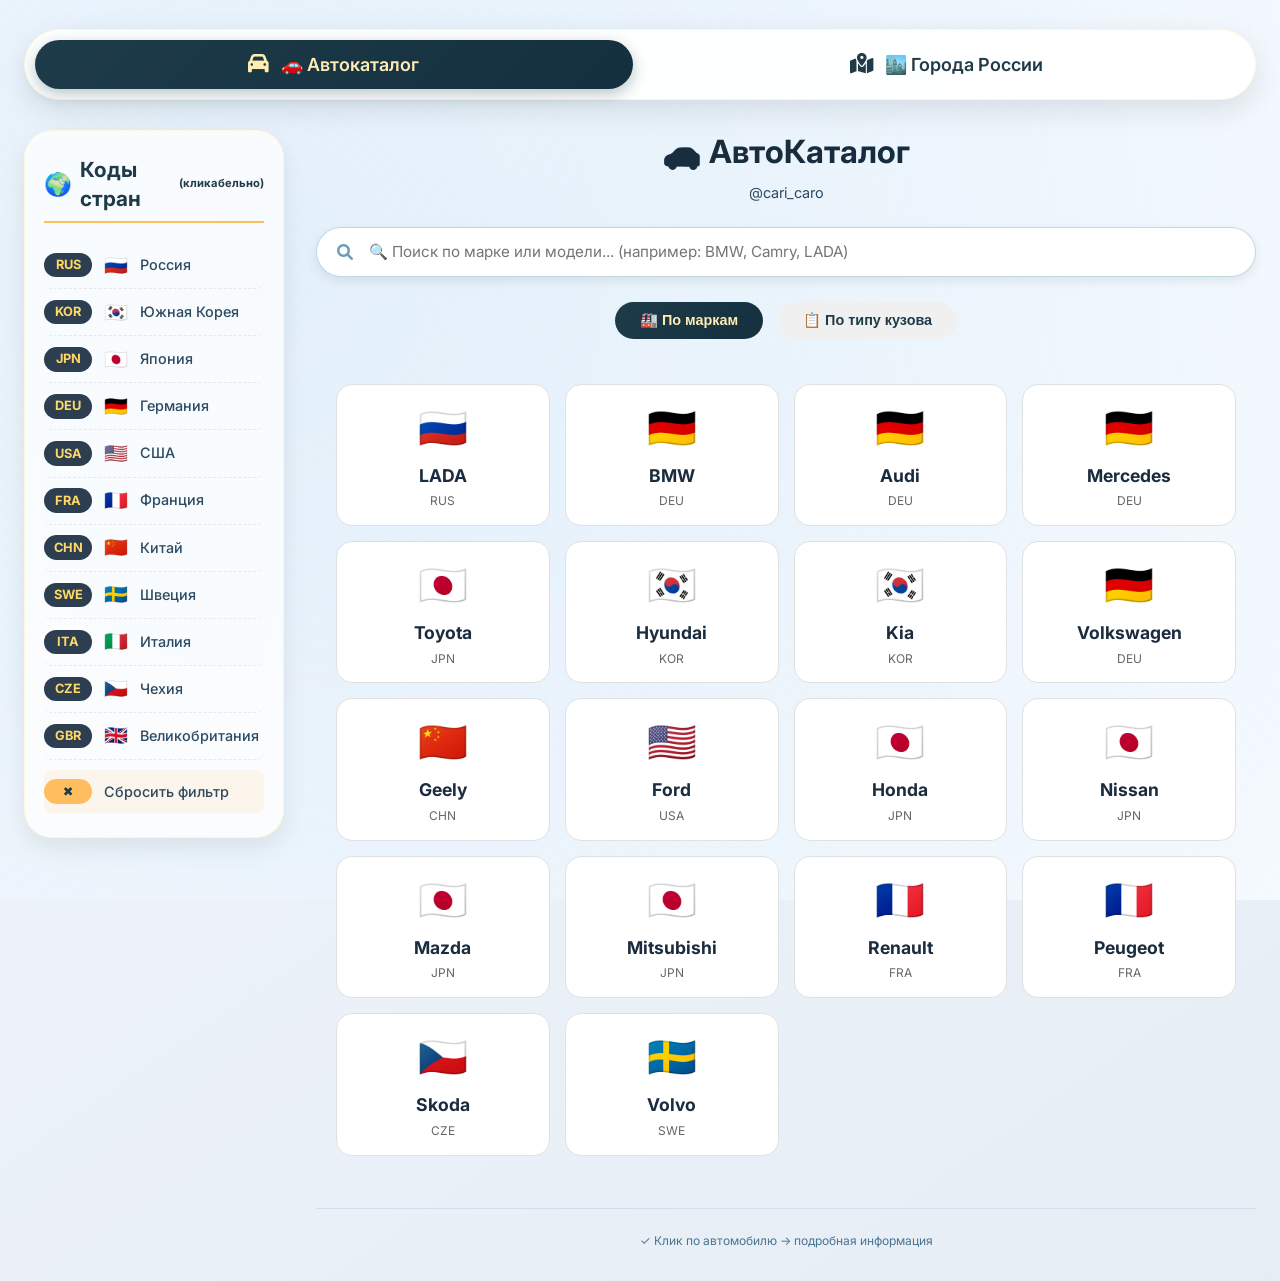
==== catalog.html @ a756ac5c "Add files via upload" ====
<!DOCTYPE html>
<html lang="ru">
<head>
    <meta charset="UTF-8">
    <meta name="viewport" content="width=device-width, initial-scale=1.0, user-scalable=yes, viewport-fit=cover">
    <title>Автокаталог + Города России | Объединённый сервис</title>
    
    <link rel="icon" type="image/svg+xml" href="data:image/svg+xml,%3Csvg xmlns='http://www.w3.org/2000/svg' viewBox='0 0 100 100'%3E%3Crect width='100' height='100' rx='20' fill='%231e3b4a'/%3E%3Ctext x='50' y='78' font-size='72' text-anchor='middle' fill='%23ffbe5e' font-weight='bold'%3E🚗%3C/text%3E%3C/svg%3E">
    
    <link rel="stylesheet" href="https://cdnjs.cloudflare.com/ajax/libs/font-awesome/6.0.0-beta3/css/all.min.css">
    <link href="https://fonts.googleapis.com/css2?family=Inter:opsz,wght@14..32,300;400;500;600;700&display=swap" rel="stylesheet">
    
    <style>
        * { margin: 0; padding: 0; box-sizing: border-box; }

        body {
            font-family: 'Inter', system-ui, 'Segoe UI', 'Roboto', 'Helvetica Neue', sans-serif;
            background: linear-gradient(145deg, #f2f6fc 0%, #e6edf5 100%);
            color: #1a2c3e;
            line-height: 1.4;
            scroll-behavior: smooth;
        }

        body::before {
            content: "";
            position: fixed;
            top: 0;
            left: 0;
            width: 100%;
            height: 100%;
            background: radial-gradient(circle at 20% 30%, rgba(215, 235, 250, 0.5), rgba(245, 250, 255, 0.9));
            z-index: -2;
        }

        .tabs-container {
            max-width: 1600px;
            margin: 0 auto;
            padding: 1.8rem 1.5rem 2rem;
        }
        
        .tabs-header {
            display: flex;
            gap: 15px;
            margin-bottom: 30px;
            background: rgba(255, 255, 255, 0.95);
            backdrop-filter: blur(10px);
            padding: 10px;
            border-radius: 80px;
            box-shadow: 0 10px 30px rgba(0, 0, 0, 0.1);
            border: 1px solid rgba(255, 245, 210, 0.8);
        }
        
        .tab-btn {
            flex: 1;
            padding: 14px 25px;
            font-size: 18px;
            font-weight: 600;
            border: none;
            background: transparent;
            cursor: pointer;
            border-radius: 60px;
            transition: all 0.3s ease;
            font-family: inherit;
            display: flex;
            align-items: center;
            justify-content: center;
            gap: 12px;
            color: #1f3a48;
        }
        
        .tab-btn i, .tab-btn span { font-size: 1.3rem; }
        
        .tab-btn.active {
            background: linear-gradient(135deg, #1e3b4a, #14303e);
            color: #ffecb3;
            box-shadow: 0 5px 15px rgba(30, 59, 74, 0.3);
        }
        
        .tab-btn:not(.active):hover {
            background: #fff3e0;
            transform: translateY(-2px);
        }
        
        .tab-content { display: none; animation: fadeIn 0.4s ease; }
        .tab-content.active { display: block; }
        
        @keyframes fadeIn {
            from { opacity: 0; transform: translateY(10px); }
            to { opacity: 1; transform: translateY(0); }
        }

        /* ========== СТИЛИ АВТОКАТАЛОГА ========== */
        .main-layout { display: flex; gap: 2rem; max-width: 1600px; margin: 0 auto; position: relative; }

        .legend-panel {
            width: 260px;
            flex-shrink: 0;
            background: rgba(255, 255, 255, 0.75);
            backdrop-filter: blur(8px);
            border-radius: 28px;
            padding: 1.5rem 1.2rem;
            box-shadow: 0 10px 25px rgba(0, 0, 0, 0.08);
            border: 1px solid rgba(255, 245, 210, 0.8);
            height: fit-content;
            position: sticky;
            top: 20px;
        }

        .legend-title {
            font-size: 1.3rem;
            font-weight: 700;
            color: #1f3a48;
            border-bottom: 2px solid #ffbe5e;
            padding-bottom: 0.5rem;
            margin-bottom: 1.2rem;
            display: flex;
            align-items: center;
            gap: 8px;
        }
        .legend-title span { font-size: 1.4rem; }

        .legend-item {
            display: flex;
            align-items: center;
            gap: 12px;
            padding: 0.6rem 0;
            border-bottom: 1px dashed rgba(0,0,0,0.08);
            font-size: 0.9rem;
            cursor: pointer;
            transition: all 0.2s ease;
            border-radius: 8px;
        }
        .legend-item:hover {
            background: rgba(255, 190, 94, 0.2);
            transform: translateX(5px);
        }
        .legend-code {
            background: #2c3e50;
            color: #ffd966;
            font-weight: bold;
            padding: 0.2rem 0.6rem;
            border-radius: 20px;
            font-size: 0.8rem;
            min-width: 48px;
            text-align: center;
            cursor: pointer;
        }
        .legend-country { color: #2c4a62; font-weight: 500; cursor: pointer; }
        .legend-flag { font-size: 1.2rem; cursor: pointer; }

        .right-content { flex: 1; min-width: 0; }
        .container { width: 100%; }

        .hero { text-align: center; margin-bottom: 1.5rem; }
        .hero h1 {
            font-size: 2rem;
            background: linear-gradient(135deg, #1f2f3e, #0f2b3f);
            background-clip: text;
            -webkit-background-clip: text;
            color: transparent;
        }
        .hero p { color: #2c4a62; font-size: 0.9rem; margin-top: 0.5rem; }

        .search-auto-section { margin-bottom: 25px; }
        .search-auto-box {
            display: flex;
            background: white;
            border-radius: 60px;
            box-shadow: 0 4px 12px rgba(0,0,0,0.08);
            border: 1px solid rgba(44, 125, 160, 0.3);
        }
        .search-auto-box i { padding-left: 20px; align-self: center; color: #6c9eb8; }
        #searchAutoInput {
            flex: 1;
            padding: 0.9rem 1rem;
            border: none;
            background: transparent;
            font-size: 0.95rem;
            outline: none;
            font-family: 'Inter', sans-serif;
        }
        .search-results-count { text-align: center; font-size: 0.8rem; color: #4a6272; margin-top: 8px; }

        .filter-mode-switch {
            display: flex;
            justify-content: center;
            gap: 15px;
            margin-bottom: 25px;
        }
        .mode-btn {
            padding: 10px 25px;
            border: none;
            border-radius: 40px;
            font-size: 0.9rem;
            font-weight: 600;
            cursor: pointer;
            transition: all 0.2s;
            background: #f0f0f0;
            color: #1f3a48;
        }
        .mode-btn.active {
            background: linear-gradient(135deg, #1e3b4a, #14303e);
            color: #ffecb3;
        }

        .categories-toolbar {
            background: rgba(255, 255, 255, 0.8);
            backdrop-filter: blur(12px);
            border-radius: 80px;
            padding: 0.7rem 1rem;
            margin-bottom: 2.2rem;
            display: flex;
            flex-wrap: wrap;
            justify-content: center;
            gap: 0.8rem;
            box-shadow: 0 8px 20px rgba(0, 0, 0, 0.08);
        }

        .category-filter-btn {
            background: #ffffffdd;
            border: none;
            padding: 0.6rem 1.3rem;
            border-radius: 60px;
            font-size: 0.95rem;
            font-weight: 600;
            color: #1f3a48;
            cursor: pointer;
            transition: all 0.2s ease;
            display: inline-flex;
            align-items: center;
            gap: 8px;
        }
        .category-filter-btn span { font-size: 1.2rem; }
        .category-filter-btn:hover { background: #fff3e0; transform: translateY(-2px); }
        .category-filter-btn.active {
            background: linear-gradient(115deg, #1e3b4a, #14303e);
            color: #ffecb3;
        }

        .category-grid { display: flex; flex-direction: column; gap: 2rem; }
        .category-card {
            background: rgba(255,255,255,0.85);
            backdrop-filter: blur(2px);
            border-radius: 1.8rem;
            box-shadow: 0 15px 30px -12px rgba(0,0,0,0.12);
            overflow: hidden;
            margin-bottom: 1.2rem;
            transition: transform 0.2s;
            border: 1px solid rgba(255,255,240,0.7);
        }
        .category-card:hover { transform: translateY(-3px); }
        .category-header { padding: 0.9rem 1.8rem; color: white; }
        .category-header h2 { font-size: 1.6rem; font-weight: 600; display: flex; align-items: center; gap: 12px; }
        .category-header h2 span { font-size: 1.7rem; }
        .buttons-container { padding: 1.5rem 1.8rem 1.8rem; display: flex; flex-wrap: wrap; gap: 0.9rem; }

        .car-btn {
            background: linear-gradient(110deg, #ffffff, #fafcff);
            border: none;
            padding: 0.7rem 1.5rem;
            border-radius: 50px;
            font-size: 0.95rem;
            font-weight: 600;
            color: #1f2e3a;
            cursor: pointer;
            transition: all 0.2s ease;
            box-shadow: 0 5px 12px rgba(0,0,0,0.06);
            display: inline-flex;
            align-items: center;
            gap: 8px;
            border: 1px solid rgba(255,255,245,0.9);
        }

        .country-badge {
            display: inline-flex;
            align-items: center;
            justify-content: center;
            background: #2c3e50;
            color: #ffd966;
            font-size: 0.7rem;
            font-weight: bold;
            padding: 0.2rem 0.5rem;
            border-radius: 20px;
            margin-left: 6px;
        }
		
		
		.car-modal-header {
			cursor: pointer;
			transition: all 0.2s;
		}

		.car-modal-header:hover {
			background: linear-gradient(135deg, #2c5f7a, #1e3b4a);
		}

		.car-modal-header h2 {
			pointer-events: none; /* Чтобы клик проходил на весь блок, а не только на текст */
		}

        .car-btn[data-brand="lada"]::before { content: "🇷🇺"; margin-right: 4px; }
        .car-btn[data-brand="hyundai"]::before { content: "🇰🇷"; margin-right: 4px; }
        .car-btn[data-brand="kia"]::before { content: "🇰🇷"; margin-right: 4px; }
        .car-btn[data-brand="geely"]::before { content: "🇨🇳"; margin-right: 4px; }
        .car-btn[data-brand="ford"]::before { content: "🇺🇸"; margin-right: 4px; }
        .car-btn[data-brand="bmw"]::before { content: "🇩🇪"; margin-right: 4px; }
        .car-btn[data-brand="audi"]::before { content: "🇩🇪"; margin-right: 4px; }
        .car-btn[data-brand="mercedes"]::before { content: "🇩🇪"; margin-right: 4px; }
        .car-btn[data-brand="toyota"]::before { content: "🇯🇵"; margin-right: 4px; }
        .car-btn[data-brand="honda"]::before { content: "🇯🇵"; margin-right: 4px; }
        .car-btn[data-brand="nissan"]::before { content: "🇯🇵"; margin-right: 4px; }
        .car-btn[data-brand="mazda"]::before { content: "🇯🇵"; margin-right: 4px; }
        .car-btn[data-brand="mitsubishi"]::before { content: "🇯🇵"; margin-right: 4px; }
        .car-btn[data-brand="renault"]::before { content: "🇫🇷"; margin-right: 4px; }
        .car-btn[data-brand="skoda"]::before { content: "🇨🇿"; margin-right: 4px; }
        .car-btn[data-brand="volvo"]::before { content: "🇸🇪"; margin-right: 4px; }

        .car-btn:hover { transform: scale(1.02); border-color: #f3bc6c; }
        .car-btn:active { transform: scale(0.97); }

        .brands-grid {
            display: grid;
            grid-template-columns: repeat(auto-fill, minmax(180px, 1fr));
            gap: 15px;
            padding: 20px;
        }
        .brand-card {
            background: white;
            border-radius: 16px;
            padding: 15px;
            cursor: pointer;
            transition: all 0.2s;
            text-align: center;
            border: 1px solid #e0e0e0;
        }
        .brand-card:hover {
            transform: translateY(-3px);
            box-shadow: 0 8px 20px rgba(0,0,0,0.1);
            border-color: #ffbe5e;
        }
        .brand-icon { font-size: 2.5rem; margin-bottom: 8px; }
        .brand-name { font-weight: 700; font-size: 1.1rem; margin-bottom: 5px; }
        .brand-country { font-size: 0.75rem; color: #666; }

        /* Модальное окно */
        .car-modal {
            display: none;
            position: fixed;
            top: 0;
            left: 0;
            width: 100%;
            height: 100%;
            background: rgba(0,0,0,0.7);
            justify-content: center;
            align-items: center;
            z-index: 2000;
            backdrop-filter: blur(4px);
        }
        .car-modal.active { display: flex; }
        .car-modal-content {
            background: white;
            border-radius: 32px;
            max-width: 500px;
            width: 90%;
            max-height: 85vh;
            overflow-y: auto;
            box-shadow: 0 25px 50px rgba(0,0,0,0.3);
            animation: modalFadeIn 0.3s ease;
        }
        @keyframes modalFadeIn {
            from { opacity: 0; transform: scale(0.95); }
            to { opacity: 1; transform: scale(1); }
        }
        .car-modal-header {
            background: linear-gradient(135deg, #1e3b4a, #14303e);
            color: white;
            padding: 20px 25px;
            border-radius: 32px 32px 0 0;
            display: flex;
            justify-content: space-between;
            align-items: center;
        }
        .car-modal-header h2 { margin: 0; font-size: 1.6rem; }
        .close-modal {
            background: none;
            border: none;
            color: white;
            font-size: 28px;
            cursor: pointer;
            padding: 0 8px;
        }
        .car-modal-body { padding: 25px; }
        .car-detail { margin-bottom: 15px; padding-bottom: 10px; border-bottom: 1px solid #eee; }
        .car-detail-label { font-weight: 700; color: #1e3b4a; display: inline-block; width: 100px; }
        .car-detail-value { color: #333; }
        .car-price {
            font-size: 1.8rem;
            font-weight: 700;
            color: #2c7da0;
            margin: 15px 0;
            display: flex;
            align-items: center;
            gap: 10px;
        }
        .car-price i { font-size: 1.5rem; color: #ffbe5e; }
        .car-description-text {
            background: #f5f7fa;
            padding: 15px;
            border-radius: 16px;
            margin: 15px 0;
            line-height: 1.5;
            color: #2c3e50;
        }

        /* Стили городов */
        .cities-wrapper {
            background: rgba(255, 255, 255, 0.85);
            backdrop-filter: blur(8px);
            border-radius: 28px;
            padding: 1.8rem;
            box-shadow: 0 20px 40px rgba(0, 0, 0, 0.1);
            min-height: 600px;
        }
        .hero-cities { text-align: center; margin-bottom: 1.5rem; }
        .hero-cities h1 {
            font-size: 2rem;
            background: linear-gradient(135deg, #1f2f3e, #0f2b3f);
            background-clip: text;
            -webkit-background-clip: text;
            color: transparent;
        }
        .search-section { max-width: 550px; margin: 0 auto 2rem auto; }
        .search-box {
            display: flex;
            background: white;
            border-radius: 60px;
            box-shadow: 0 8px 20px -6px rgba(0, 0, 0, 0.1);
            border: 1px solid rgba(44, 125, 160, 0.3);
        }
        .search-box i { padding-left: 20px; align-self: center; color: #6c9eb8; }
        #searchInput {
            flex: 1;
            padding: 0.9rem 1rem 0.9rem 0.8rem;
            border: none;
            background: transparent;
            font-size: 0.95rem;
            outline: none;
        }
        .clear-search {
            background: none;
            border: none;
            padding: 0 20px;
            cursor: pointer;
            color: #9bb7ca;
            font-size: 1.1rem;
        }
        .clear-search:hover { color: #2c7da0; }
        .search-stats { text-align: center; margin-top: 0.5rem; font-size: 0.75rem; color: #4f7a97; min-height: 2rem; }
        .districts-grid {
            display: grid;
            grid-template-columns: repeat(auto-fill, minmax(380px, 1fr));
            gap: 1.8rem;
            max-height: 600px;
            overflow-y: auto;
            padding-right: 10px;
        }
        .district-card {
            background: white;
            border-radius: 1.5rem;
            box-shadow: 0 12px 28px -10px rgba(0, 0, 0, 0.08);
            overflow: hidden;
            border: 1px solid rgba(100, 140, 170, 0.15);
        }
        .district-card:hover { transform: translateY(-3px); }
        .card-header {
            padding: 1rem 1.5rem;
            border-bottom: 2px solid;
            display: flex;
            align-items: center;
            gap: 12px;
            background: #fefefe;
        }
        .card-header i { font-size: 1.8rem; }
        .card-header h2 { font-size: 1.45rem; font-weight: 700; margin: 0; }
        .regions-container { padding: 0.8rem 1.2rem 1.2rem; max-height: 500px; overflow-y: auto; }
        .region-button {
            background: #f1f6fa;
            border-radius: 60px;
            padding: 0.5rem 1rem;
            margin: 0.4rem 0.3rem;
            display: inline-flex;
            align-items: center;
            gap: 8px;
            font-size: 0.85rem;
            font-weight: 600;
            color: #1f5e7e;
            cursor: pointer;
        }
        .region-button:hover { background: #e2edf5; transform: scale(1.02); }
        .cities-dropdown {
            margin: 0.2rem 0.5rem 0.5rem 1rem;
            background: #f9fbfd;
            border-radius: 1rem;
            padding: 0.75rem 1rem;
            border-left: 3px solid #6da1c2;
            display: none;
        }
        .cities-dropdown.show, .cities-dropdown.force-open { display: block; animation: fadeSlide 0.2s ease; }
        @keyframes fadeSlide {
            from { opacity: 0; transform: translateY(-6px); }
            to { opacity: 1; transform: translateY(0); }
        }
        .cities-title { font-size: 0.7rem; text-transform: uppercase; font-weight: 700; color: #2c7da0; margin-bottom: 8px; }
        .city-badge {
            display: inline-block;
            background: #e4eef5;
            padding: 0.25rem 0.8rem;
            border-radius: 30px;
            font-size: 0.75rem;
            margin: 0.2rem 0.3rem;
            color: #135b7c;
            cursor: pointer;
        }
        .city-badge:hover { background: #d0e2ed; }
        .highlight { background-color: #ffd966; border-radius: 12px; padding: 0 2px; }

        .copy-toast {
            position: fixed;
            bottom: 30px;
            left: 50%;
            transform: translateX(-50%) translateY(20px);
            background: #1f3b2c;
            color: #ffecb3;
            padding: 10px 20px;
            border-radius: 40px;
            font-size: 0.85rem;
            z-index: 1000;
            opacity: 0;
            transition: opacity 0.2s;
            pointer-events: none;
        }
        .copy-toast.show { opacity: 1; transform: translateX(-50%) translateY(0); }

        .footer-note {
            text-align: center;
            margin-top: 2rem;
            font-size: 0.75rem;
            color: #4a7490;
            border-top: 1px solid #cde0ea;
            padding-top: 1.5rem;
        }

        @media (max-width: 900px) {
            .tabs-container { padding: 1rem; }
            .main-layout { flex-direction: column; }
            .legend-panel {
                width: 100%;
                position: static;
                margin-bottom: 1.5rem;
                display: flex;
                flex-wrap: wrap;
                gap: 1rem;
            }
            .legend-title { width: 100%; margin-bottom: 0.5rem; }
            .legend-item { flex: 1; min-width: 120px; }
            .tabs-header { flex-direction: column; border-radius: 30px; gap: 8px; }
            .tab-btn { justify-content: center; }
            .districts-grid { grid-template-columns: 1fr; }
            .filter-mode-switch { flex-direction: column; align-items: center; }
            .brands-grid { grid-template-columns: repeat(auto-fill, minmax(150px, 1fr)); }
        }
        @media (max-width: 680px) {
            .copy-toast { white-space: normal; width: 85%; text-align: center; }
            .buttons-container { padding: 1rem; gap: 0.7rem; }
            .car-btn { padding: 0.5rem 1.2rem; font-size: 0.8rem; }
            .brands-grid { grid-template-columns: repeat(auto-fill, minmax(130px, 1fr)); }
        }
    </style>
</head>
<body>
<div class="tabs-container">
    <div class="tabs-header">
        <button class="tab-btn active" onclick="switchTab('auto')"><i class="fas fa-car"></i> 🚗 Автокаталог</button>
        <button class="tab-btn" onclick="switchTab('cities')"><i class="fas fa-map-marked-alt"></i> 🏙️ Города России</button>
    </div>
    
    <!-- АВТОКАТАЛОГ -->
    <div id="autoTab" class="tab-content active">
        <div class="main-layout">
            <div class="legend-panel">
                <div class="legend-title"><span>🌍</span> Коды стран <span style="font-size:0.7rem;">(кликабельно)</span></div>
                <div class="legend-item" onclick="filterByCountry('RUS')"><span class="legend-code">RUS</span><span class="legend-flag">🇷🇺</span><span class="legend-country">Россия</span></div>
                <div class="legend-item" onclick="filterByCountry('KOR')"><span class="legend-code">KOR</span><span class="legend-flag">🇰🇷</span><span class="legend-country">Южная Корея</span></div>
                <div class="legend-item" onclick="filterByCountry('JPN')"><span class="legend-code">JPN</span><span class="legend-flag">🇯🇵</span><span class="legend-country">Япония</span></div>
                <div class="legend-item" onclick="filterByCountry('DEU')"><span class="legend-code">DEU</span><span class="legend-flag">🇩🇪</span><span class="legend-country">Германия</span></div>
                <div class="legend-item" onclick="filterByCountry('USA')"><span class="legend-code">USA</span><span class="legend-flag">🇺🇸</span><span class="legend-country">США</span></div>
                <div class="legend-item" onclick="filterByCountry('FRA')"><span class="legend-code">FRA</span><span class="legend-flag">🇫🇷</span><span class="legend-country">Франция</span></div>
                <div class="legend-item" onclick="filterByCountry('CHN')"><span class="legend-code">CHN</span><span class="legend-flag">🇨🇳</span><span class="legend-country">Китай</span></div>
                <div class="legend-item" onclick="filterByCountry('SWE')"><span class="legend-code">SWE</span><span class="legend-flag">🇸🇪</span><span class="legend-country">Швеция</span></div>
                <div class="legend-item" onclick="filterByCountry('ITA')"><span class="legend-code">ITA</span><span class="legend-flag">🇮🇹</span><span class="legend-country">Италия</span></div>
                <div class="legend-item" onclick="filterByCountry('CZE')"><span class="legend-code">CZE</span><span class="legend-flag">🇨🇿</span><span class="legend-country">Чехия</span></div>
                <div class="legend-item" onclick="filterByCountry('GBR')"><span class="legend-code">GBR</span><span class="legend-flag">🇬🇧</span><span class="legend-country">Великобритания</span></div>
                <div class="legend-item" onclick="clearCountryFilter()" style="border-bottom: none; margin-top: 10px; background: #ffbe5e20;"><span class="legend-code" style="background: #ffbe5e; color: #1e3b4a;">✖</span><span class="legend-country">Сбросить фильтр</span></div>
            </div>

            <div class="right-content">
                <div class="container">
                    <div class="hero">
                        <h1>🚗 АвтоКаталог</h1>
                        <p>@cari_caro</p>
                    </div>

                    <div class="search-auto-section">
                        <div class="search-auto-box">
                            <i class="fas fa-search"></i>
                            <input type="text" id="searchAutoInput" placeholder="🔍 Поиск по марке или модели... (например: BMW, Camry, LADA)">
                        </div>
                        <div class="search-results-count" id="searchResultsCount"></div>
                    </div>

                    <div class="filter-mode-switch">
                        <button class="mode-btn active" data-mode="brand" onclick="switchFilterMode('brand')">🏭 По маркам</button>
                        <button class="mode-btn" data-mode="type" onclick="switchFilterMode('type')">📋 По типу кузова</button>
                    </div>

                    <div class="categories-toolbar" id="categoryToolbar" style="display: none;"></div>
                    <div class="category-grid" id="dynamicGrid"></div>
                    <div class="footer-note">✓ Клик по автомобилю → подробная информация</div>
                </div>
            </div>
        </div>
    </div>
    
    <!-- ГОРОДА РОССИИ -->
    <div id="citiesTab" class="tab-content">
        <div class="cities-wrapper">
            <div class="hero-cities"><h1><i class="fas fa-map-marked-alt"></i> Все города России</h1></div>
            <div class="search-section">
                <div class="search-box">
                    <i class="fas fa-search"></i>
                    <input type="text" id="searchInput" placeholder="Поиск по городу или региону...">
                    <button class="clear-search" id="clearSearchBtn"><i class="fas fa-times-circle"></i></button>
                </div>
                <div class="search-stats" id="searchStats"></div>
            </div>
            <div class="districts-grid" id="districtsGrid"></div>
            <div class="footer-note"><i class="fas fa-copy"></i> Нажмите на любой город — название скопируется</div>
        </div>
    </div>
</div>

<div id="copyToast" class="copy-toast">✓ Скопировано:</div>
<div id="carModal" class="car-modal" onclick="if(event.target === this) closeCarModal()">
    <div class="car-modal-content" id="carModalContent"></div>
</div>

<script>
    // ========== ОБЩИЕ ФУНКЦИИ ==========
    const copyToast = document.getElementById('copyToast');
    let currentCountryFilter = null;
    
    function showCopyMessage(text) {
        copyToast.textContent = `✓ Скопировано: ${text}`;
        copyToast.classList.add('show');
        setTimeout(() => copyToast.classList.remove('show'), 1800);
    }

    async function copyToClipboard(text) {
        try {
            await navigator.clipboard.writeText(text);
            showCopyMessage(text);
        } catch (err) {
            const textarea = document.createElement('textarea');
            textarea.value = text;
            document.body.appendChild(textarea);
            textarea.select();
            document.execCommand('copy');
            document.body.removeChild(textarea);
            showCopyMessage(text);
        }
    }

    function switchTab(tabName) {
        const autoTab = document.getElementById('autoTab');
        const citiesTab = document.getElementById('citiesTab');
        const btns = document.querySelectorAll('.tab-btn');
        if (tabName === 'auto') {
            autoTab.classList.add('active');
            citiesTab.classList.remove('active');
            btns[0].classList.add('active');
            btns[1].classList.remove('active');
        } else {
            autoTab.classList.remove('active');
            citiesTab.classList.add('active');
            btns[0].classList.remove('active');
            btns[1].classList.add('active');
        }
    }

    // ========== БАЗА ДАННЫХ АВТОМОБИЛЕЙ ==========
    const carsDatabase = [
        { brand: "LADA", model: "Vesta", price: "1 250 000 ₽", transmission: "Механика / Автомат", description: "Современный седан, просторный салон, хорошая управляемость.", countryCode: "RUS", specs: { engine: "1.6 л", power: "106 л.с.", fuel: "АИ-92" } },
        { brand: "LADA", model: "Granta", price: "850 000 ₽", transmission: "Механика / Робот", description: "Бюджетный седан, надёжный и неприхотливый.", countryCode: "RUS", specs: { engine: "1.6 л", power: "87 л.с.", fuel: "АИ-92" } },
        { brand: "LADA", model: "Granta Hatchback", price: "900 000 ₽", transmission: "Механика / Робот", description: "Компактный хетчбэк, манёвренный и экономичный.", countryCode: "RUS", specs: { engine: "1.6 л", power: "87 л.с.", fuel: "АИ-92" } },
        { brand: "LADA", model: "Niva Travel", price: "1 350 000 ₽", transmission: "Механика", description: "Компактный внедорожник, полный привод, для бездорожья.", countryCode: "RUS", specs: { engine: "1.8 л", power: "122 л.с.", fuel: "АИ-95" } },
        { brand: "LADA", model: "Niva Legend", price: "1 150 000 ₽", transmission: "Механика", description: "Легендарный внедорожник, настоящая классика.", countryCode: "RUS", specs: { engine: "1.7 л", power: "83 л.с.", fuel: "АИ-92" } },
        { brand: "LADA", model: "XRAY", price: "1 300 000 ₽", transmission: "Механика / Робот", description: "Компактный кроссовер, динамичный дизайн.", countryCode: "RUS", specs: { engine: "1.6 л", power: "113 л.с.", fuel: "АИ-95" } },
        { brand: "LADA", model: "XRAY Cross", price: "1 450 000 ₽", transmission: "Механика / Автомат", description: "Кросс-версия XRAY с увеличенным клиренсом.", countryCode: "RUS", specs: { engine: "1.8 л", power: "122 л.с.", fuel: "АИ-95" } },
        { brand: "LADA", model: "Largus", price: "1 100 000 ₽", transmission: "Механика", description: "Просторный универсал, вместительный салон.", countryCode: "RUS", specs: { engine: "1.6 л", power: "106 л.с.", fuel: "АИ-92" } },
        { brand: "LADA", model: "e-Largus", price: "2 800 000 ₽", transmission: "Электропривод", description: "Электрический универсал, экологичный.", countryCode: "RUS", specs: { engine: "электрический", power: "150 л.с.", fuel: "электро" } },
        { brand: "LADA", model: "Revolution", price: "3 500 000 ₽", transmission: "Робот", description: "Спортивное купе.", countryCode: "RUS", specs: { engine: "1.8 л", power: "150 л.с.", fuel: "АИ-98" } },
        { brand: "LADA", model: "Niva Pickup", price: "1 250 000 ₽", transmission: "Механика", description: "Грузопассажирский пикап на базе Niva.", countryCode: "RUS", specs: { engine: "1.7 л", power: "83 л.с.", fuel: "АИ-92" } },
        { brand: "BMW", model: "3 Series", price: "3 800 000 ₽", transmission: "Автомат", description: "Спортивный седан премиум-класса.", countryCode: "DEU", specs: { engine: "2.0 л", power: "184 л.с.", fuel: "АИ-98" } },
        { brand: "BMW", model: "5 Series", price: "4 500 000 ₽", transmission: "Автомат", description: "Бизнес-седан с отличной динамикой.", countryCode: "DEU", specs: { engine: "2.0 л", power: "249 л.с.", fuel: "АИ-98" } },
        { brand: "BMW", model: "1 Series", price: "2 800 000 ₽", transmission: "Автомат", description: "Компактный хетчбэк премиум-класса.", countryCode: "DEU", specs: { engine: "1.5 л", power: "136 л.с.", fuel: "АИ-95" } },
        { brand: "BMW", model: "X3", price: "5 200 000 ₽", transmission: "Автомат", description: "Премиальный компактный кроссовер.", countryCode: "DEU", specs: { engine: "2.0 л", power: "184 л.с.", fuel: "АИ-98" } },
        { brand: "BMW", model: "X5", price: "7 500 000 ₽", transmission: "Автомат", description: "Премиальный внедорожник, роскошь и мощь.", countryCode: "DEU", specs: { engine: "3.0 л", power: "340 л.с.", fuel: "АИ-98" } },
        { brand: "BMW", model: "M4", price: "9 000 000 ₽", transmission: "Автомат", description: "Спортивное купе M-серии.", countryCode: "DEU", specs: { engine: "3.0 л", power: "510 л.с.", fuel: "АИ-98" } },
        { brand: "BMW", model: "i4", price: "6 200 000 ₽", transmission: "Электропривод", description: "Электрический спортседан.", countryCode: "DEU", specs: { engine: "электрический", power: "340 л.с.", fuel: "электро" } },
        { brand: "BMW", model: "2 Series Gran Tourer", price: "3 200 000 ₽", transmission: "Автомат", description: "Компактный минивэн на 7 мест.", countryCode: "DEU", specs: { engine: "1.5 л", power: "136 л.с.", fuel: "АИ-95" } },
        { brand: "Audi", model: "A4", price: "3 500 000 ₽", transmission: "Автомат", description: "Бизнес-седан с полным приводом.", countryCode: "DEU", specs: { engine: "2.0 л", power: "190 л.с.", fuel: "АИ-98" } },
        { brand: "Audi", model: "A3 Sportback", price: "2 700 000 ₽", transmission: "Автомат", description: "Компактный хетчбэк премиум-класса.", countryCode: "DEU", specs: { engine: "1.4 л", power: "150 л.с.", fuel: "АИ-95" } },
        { brand: "Audi", model: "Q5", price: "4 800 000 ₽", transmission: "Автомат", description: "Популярный кроссовер.", countryCode: "DEU", specs: { engine: "2.0 л", power: "249 л.с.", fuel: "АИ-98" } },
        { brand: "Audi", model: "Q7", price: "7 000 000 ₽", transmission: "Автомат", description: "Большой семиместный внедорожник.", countryCode: "DEU", specs: { engine: "3.0 л", power: "340 л.с.", fuel: "АИ-98" } },
        { brand: "Audi", model: "RS5", price: "8 500 000 ₽", transmission: "Автомат", description: "Спортивное купе.", countryCode: "DEU", specs: { engine: "2.9 л", power: "450 л.с.", fuel: "АИ-98" } },
        { brand: "Audi", model: "e-tron GT", price: "8 000 000 ₽", transmission: "Электропривод", description: "Электрический спорткар.", countryCode: "DEU", specs: { engine: "электрический", power: "476 л.с.", fuel: "электро" } },
        { brand: "Mercedes", model: "C-Class", price: "3 800 000 ₽", transmission: "Автомат", description: "Бизнес-седан.", countryCode: "DEU", specs: { engine: "2.0 л", power: "204 л.с.", fuel: "АИ-95" } },
        { brand: "Mercedes", model: "E-Class", price: "4 800 000 ₽", transmission: "Автомат", description: "Премиальный бизнес-седан.", countryCode: "DEU", specs: { engine: "2.0 л", power: "258 л.с.", fuel: "АИ-95" } },
        { brand: "Mercedes", model: "A-Class", price: "2 800 000 ₽", transmission: "Автомат", description: "Компактный хетчбэк.", countryCode: "DEU", specs: { engine: "1.3 л", power: "163 л.с.", fuel: "АИ-95" } },
        { brand: "Mercedes", model: "GLC", price: "4 500 000 ₽", transmission: "Автомат", description: "Популярный кроссовер.", countryCode: "DEU", specs: { engine: "2.0 л", power: "258 л.с.", fuel: "АИ-95" } },
        { brand: "Toyota", model: "Camry", price: "3 200 000 ₽", transmission: "Автомат", description: "Бизнес-седан, надёжность и комфорт.", countryCode: "JPN", specs: { engine: "2.5 л", power: "200 л.с.", fuel: "АИ-95" } },
        { brand: "Toyota", model: "Corolla", price: "2 000 000 ₽", transmission: "Вариатор", description: "Популярный седан.", countryCode: "JPN", specs: { engine: "1.6 л", power: "122 л.с.", fuel: "АИ-95" } },
        { brand: "Toyota", model: "Corolla Hatchback", price: "2 200 000 ₽", transmission: "Вариатор", description: "Компактный хетчбэк.", countryCode: "JPN", specs: { engine: "1.8 л", power: "140 л.с.", fuel: "АИ-95" } },
        { brand: "Toyota", model: "RAV4", price: "3 500 000 ₽", transmission: "Вариатор", description: "Популярный кроссовер.", countryCode: "JPN", specs: { engine: "2.0 л", power: "150 л.с.", fuel: "АИ-95" } },
        { brand: "Toyota", model: "Land Cruiser 300", price: "9 000 000 ₽", transmission: "Автомат", description: "Флагманский внедорожник.", countryCode: "JPN", specs: { engine: "3.5 л", power: "415 л.с.", fuel: "АИ-95" } },
        { brand: "Toyota", model: "Hilux", price: "4 200 000 ₽", transmission: "Автомат", description: "Надёжный пикап.", countryCode: "JPN", specs: { engine: "2.8 л", power: "204 л.с.", fuel: "Дизель" } },
        { brand: "Toyota", model: "GR Supra", price: "6 000 000 ₽", transmission: "Автомат", description: "Спортивное купе.", countryCode: "JPN", specs: { engine: "3.0 л", power: "340 л.с.", fuel: "АИ-98" } },
        { brand: "Toyota", model: "bZ4X", price: "4 500 000 ₽", transmission: "Электропривод", description: "Электрический кроссовер.", countryCode: "JPN", specs: { engine: "электрический", power: "204 л.с.", fuel: "электро" } },
        { brand: "Hyundai", model: "Sonata", price: "2 800 000 ₽", transmission: "Автомат", description: "Стильный седан.", countryCode: "KOR", specs: { engine: "2.0 л", power: "150 л.с.", fuel: "АИ-95" } },
        { brand: "Hyundai", model: "i30", price: "2 000 000 ₽", transmission: "Автомат", description: "Европейский хетчбэк.", countryCode: "KOR", specs: { engine: "1.6 л", power: "130 л.с.", fuel: "АИ-95" } },
        { brand: "Hyundai", model: "Tucson", price: "3 000 000 ₽", transmission: "Автомат", description: "Современный кроссовер.", countryCode: "KOR", specs: { engine: "2.0 л", power: "150 л.с.", fuel: "АИ-95" } },
        { brand: "Hyundai", model: "Santa Fe", price: "4 000 000 ₽", transmission: "Автомат", description: "Большой кроссовер.", countryCode: "KOR", specs: { engine: "2.5 л", power: "200 л.с.", fuel: "АИ-95" } },
        { brand: "Hyundai", model: "Ioniq 5", price: "4 500 000 ₽", transmission: "Электропривод", description: "Футуристичный электромобиль.", countryCode: "KOR", specs: { engine: "электрический", power: "217 л.с.", fuel: "электро" } },
        { brand: "Kia", model: "K5", price: "2 700 000 ₽", transmission: "Автомат", description: "Элегантный седан.", countryCode: "KOR", specs: { engine: "2.0 л", power: "150 л.с.", fuel: "АИ-95" } },
        { brand: "Kia", model: "Ceed", price: "2 100 000 ₽", transmission: "Автомат", description: "Европейский хетчбэк.", countryCode: "KOR", specs: { engine: "1.6 л", power: "130 л.с.", fuel: "АИ-95" } },
        { brand: "Kia", model: "Sportage", price: "3 100 000 ₽", transmission: "Автомат", description: "Популярный кроссовер.", countryCode: "KOR", specs: { engine: "2.0 л", power: "150 л.с.", fuel: "АИ-95" } },
        { brand: "Kia", model: "Sorento", price: "4 200 000 ₽", transmission: "Автомат", description: "Большой кроссовер.", countryCode: "KOR", specs: { engine: "2.5 л", power: "200 л.с.", fuel: "АИ-95" } },
        { brand: "Kia", model: "EV6", price: "5 500 000 ₽", transmission: "Электропривод", description: "Электрический кроссовер.", countryCode: "KOR", specs: { engine: "электрический", power: "229 л.с.", fuel: "электро" } },
        { brand: "Volkswagen", model: "Passat", price: "3 000 000 ₽", transmission: "Автомат", description: "Немецкий бизнес-седан.", countryCode: "DEU", specs: { engine: "2.0 л", power: "190 л.с.", fuel: "АИ-95" } },
        { brand: "Volkswagen", model: "Golf", price: "2 200 000 ₽", transmission: "Автомат", description: "Легендарный хетчбэк.", countryCode: "DEU", specs: { engine: "1.4 л", power: "150 л.с.", fuel: "АИ-95" } },
        { brand: "Volkswagen", model: "Tiguan", price: "3 200 000 ₽", transmission: "Автомат", description: "Компактный кроссовер.", countryCode: "DEU", specs: { engine: "2.0 л", power: "180 л.с.", fuel: "АИ-95" } },
        { brand: "Volkswagen", model: "ID.4", price: "4 800 000 ₽", transmission: "Электропривод", description: "Электрический кроссовер.", countryCode: "DEU", specs: { engine: "электрический", power: "204 л.с.", fuel: "электро" } },
        { brand: "Volkswagen", model: "Caddy", price: "2 500 000 ₽", transmission: "Автомат", description: "Практичный компактвэн.", countryCode: "DEU", specs: { engine: "2.0 л", power: "102 л.с.", fuel: "Дизель" } },
        { brand: "Geely", model: "Monjaro", price: "3 500 000 ₽", transmission: "Автомат", description: "Премиальный китайский кроссовер.", countryCode: "CHN", specs: { engine: "2.0 л", power: "238 л.с.", fuel: "АИ-95" } },
        { brand: "Geely", model: "Emgrand", price: "1 800 000 ₽", transmission: "Вариатор", description: "Бюджетный седан.", countryCode: "CHN", specs: { engine: "1.5 л", power: "122 л.с.", fuel: "АИ-92" } },
        { brand: "Geely", model: "Geometry C", price: "3 000 000 ₽", transmission: "Электропривод", description: "Электрический кроссовер.", countryCode: "CHN", specs: { engine: "электрический", power: "204 л.с.", fuel: "электро" } },
        { brand: "Ford", model: "Mondeo", price: "2 800 000 ₽", transmission: "Автомат", description: "Бизнес-седан.", countryCode: "USA", specs: { engine: "2.0 л", power: "200 л.с.", fuel: "АИ-95" } },
        { brand: "Ford", model: "Focus", price: "2 000 000 ₽", transmission: "Автомат", description: "Популярный хетчбэк.", countryCode: "USA", specs: { engine: "1.6 л", power: "120 л.с.", fuel: "АИ-95" } },
        { brand: "Ford", model: "Kuga", price: "2 800 000 ₽", transmission: "Автомат", description: "Компактный кроссовер.", countryCode: "USA", specs: { engine: "2.0 л", power: "180 л.с.", fuel: "АИ-95" } },
        { brand: "Ford", model: "Mustang", price: "6 500 000 ₽", transmission: "Автомат", description: "Легендарный спорткар.", countryCode: "USA", specs: { engine: "5.0 л", power: "450 л.с.", fuel: "АИ-98" } },
        { brand: "Ford", model: "Ranger", price: "3 800 000 ₽", transmission: "Автомат", description: "Надёжный пикап.", countryCode: "USA", specs: { engine: "2.0 л", power: "170 л.с.", fuel: "Дизель" } },
        { brand: "Honda", model: "Accord", price: "3 000 000 ₽", transmission: "Автомат", description: "Японский бизнес-седан.", countryCode: "JPN", specs: { engine: "2.0 л", power: "190 л.с.", fuel: "АИ-95" } },
        { brand: "Honda", model: "Civic Hatchback", price: "2 500 000 ₽", transmission: "Вариатор", description: "Спортивный хетчбэк.", countryCode: "JPN", specs: { engine: "1.5 л", power: "180 л.с.", fuel: "АИ-95" } },
        { brand: "Honda", model: "CR-V", price: "3 500 000 ₽", transmission: "Вариатор", description: "Популярный кроссовер.", countryCode: "JPN", specs: { engine: "2.0 л", power: "150 л.с.", fuel: "АИ-95" } },
        { brand: "Nissan", model: "Altima", price: "2 600 000 ₽", transmission: "Вариатор", description: "Комфортный седан.", countryCode: "JPN", specs: { engine: "2.5 л", power: "180 л.с.", fuel: "АИ-95" } },
        { brand: "Nissan", model: "Qashqai", price: "2 700 000 ₽", transmission: "Вариатор", description: "Популярный кроссовер.", countryCode: "JPN", specs: { engine: "1.3 л", power: "150 л.с.", fuel: "АИ-95" } },
        { brand: "Nissan", model: "X-Trail", price: "3 200 000 ₽", transmission: "Вариатор", description: "Большой кроссовер.", countryCode: "JPN", specs: { engine: "2.5 л", power: "171 л.с.", fuel: "АИ-95" } },
        { brand: "Nissan", model: "Navara", price: "3 500 000 ₽", transmission: "Автомат", description: "Практичный пикап.", countryCode: "JPN", specs: { engine: "2.3 л", power: "190 л.с.", fuel: "Дизель" } },
        { brand: "Mazda", model: "6", price: "2 800 000 ₽", transmission: "Автомат", description: "Стильный седан.", countryCode: "JPN", specs: { engine: "2.0 л", power: "150 л.с.", fuel: "АИ-95" } },
        { brand: "Mazda", model: "3", price: "2 200 000 ₽", transmission: "Автомат", description: "Динамичный хетчбэк.", countryCode: "JPN", specs: { engine: "2.0 л", power: "150 л.с.", fuel: "АИ-95" } },
        { brand: "Mazda", model: "CX-5", price: "3 200 000 ₽", transmission: "Автомат", description: "Кроссовер.", countryCode: "JPN", specs: { engine: "2.0 л", power: "150 л.с.", fuel: "АИ-95" } },
        { brand: "Mitsubishi", model: "Outlander", price: "3 000 000 ₽", transmission: "Вариатор", description: "Просторный кроссовер.", countryCode: "JPN", specs: { engine: "2.0 л", power: "150 л.с.", fuel: "АИ-95" } },
        { brand: "Mitsubishi", model: "L200", price: "3 500 000 ₽", transmission: "Автомат", description: "Надёжный пикап.", countryCode: "JPN", specs: { engine: "2.4 л", power: "154 л.с.", fuel: "Дизель" } },
        { brand: "Renault", model: "Logan", price: "1 200 000 ₽", transmission: "Механика", description: "Бюджетный седан.", countryCode: "FRA", specs: { engine: "1.6 л", power: "82 л.с.", fuel: "АИ-92" } },
        { brand: "Renault", model: "Megane", price: "2 000 000 ₽", transmission: "Автомат", description: "Французский хетчбэк.", countryCode: "FRA", specs: { engine: "1.6 л", power: "115 л.с.", fuel: "АИ-95" } },
        { brand: "Renault", model: "Duster", price: "1 800 000 ₽", transmission: "Механика", description: "Доступный кроссовер.", countryCode: "FRA", specs: { engine: "1.6 л", power: "114 л.с.", fuel: "АИ-95" } },
        { brand: "Renault", model: "Kangoo", price: "2 200 000 ₽", transmission: "Механика", description: "Компактный фургон.", countryCode: "FRA", specs: { engine: "1.5 л", power: "90 л.с.", fuel: "Дизель" } },
        { brand: "Peugeot", model: "308", price: "2 200 000 ₽", transmission: "Автомат", description: "Французский хетчбэк.", countryCode: "FRA", specs: { engine: "1.6 л", power: "150 л.с.", fuel: "АИ-95" } },
        { brand: "Peugeot", model: "3008", price: "3 000 000 ₽", transmission: "Автомат", description: "Кроссовер.", countryCode: "FRA", specs: { engine: "1.6 л", power: "150 л.с.", fuel: "АИ-95" } },
        { brand: "Skoda", model: "Octavia", price: "2 500 000 ₽", transmission: "Автомат", description: "Просторный лифтбек.", countryCode: "CZE", specs: { engine: "1.4 л", power: "150 л.с.", fuel: "АИ-95" } },
        { brand: "Skoda", model: "Rapid", price: "1 800 000 ₽", transmission: "Автомат", description: "Бюджетный лифтбек.", countryCode: "CZE", specs: { engine: "1.6 л", power: "110 л.с.", fuel: "АИ-92" } },
        { brand: "Skoda", model: "Kodiaq", price: "3 500 000 ₽", transmission: "Автомат", description: "Большой семиместный кроссовер.", countryCode: "CZE", specs: { engine: "2.0 л", power: "180 л.с.", fuel: "АИ-95" } },
        { brand: "Volvo", model: "S60", price: "3 500 000 ₽", transmission: "Автомат", description: "Безопасный седан.", countryCode: "SWE", specs: { engine: "2.0 л", power: "190 л.с.", fuel: "АИ-95" } },
        { brand: "Volvo", model: "XC60", price: "4 500 000 ₽", transmission: "Автомат", description: "Безопасный кроссовер.", countryCode: "SWE", specs: { engine: "2.0 л", power: "250 л.с.", fuel: "АИ-95" } },
        { brand: "Volvo", model: "XC90", price: "6 500 000 ₽", transmission: "Автомат", description: "Флагманский внедорожник.", countryCode: "SWE", specs: { engine: "2.0 л", power: "320 л.с.", fuel: "АИ-95" } },
        { brand: "Volvo", model: "C40 Recharge", price: "5 000 000 ₽", transmission: "Электропривод", description: "Электрический кроссовер-купе.", countryCode: "SWE", specs: { engine: "электрический", power: "408 л.с.", fuel: "электро" } }
    ];

    function getCountryCode(brand) {
        const car = carsDatabase.find(c => c.brand === brand);
        return car ? car.countryCode : '???';
    }

    const brandsData = [
        { name: "LADA", icon: "🇷🇺", countryCode: "RUS" }, { name: "BMW", icon: "🇩🇪", countryCode: "DEU" },
        { name: "Audi", icon: "🇩🇪", countryCode: "DEU" }, { name: "Mercedes", icon: "🇩🇪", countryCode: "DEU" },
        { name: "Toyota", icon: "🇯🇵", countryCode: "JPN" }, { name: "Hyundai", icon: "🇰🇷", countryCode: "KOR" },
        { name: "Kia", icon: "🇰🇷", countryCode: "KOR" }, { name: "Volkswagen", icon: "🇩🇪", countryCode: "DEU" },
        { name: "Geely", icon: "🇨🇳", countryCode: "CHN" }, { name: "Ford", icon: "🇺🇸", countryCode: "USA" },
        { name: "Honda", icon: "🇯🇵", countryCode: "JPN" }, { name: "Nissan", icon: "🇯🇵", countryCode: "JPN" },
        { name: "Mazda", icon: "🇯🇵", countryCode: "JPN" }, { name: "Mitsubishi", icon: "🇯🇵", countryCode: "JPN" },
        { name: "Renault", icon: "🇫🇷", countryCode: "FRA" }, { name: "Peugeot", icon: "🇫🇷", countryCode: "FRA" },
        { name: "Skoda", icon: "🇨🇿", countryCode: "CZE" }, { name: "Volvo", icon: "🇸🇪", countryCode: "SWE" }
    ];

    // ПОЛНЫЙ СПИСОК ТИПОВ КУЗОВА
    const categoriesData = [
        { id: "sedan", name: "Седан", icon: "🚘", models: ["Vesta", "Granta", "Sonata", "K5", "Camry", "Accord", "Altima", "Passat", "Mondeo", "Emgrand", "Logan", "A4", "3 Series", "5 Series", "C-Class", "E-Class", "6", "Octavia", "S60", "Corolla"] },
        { id: "hatchback", name: "Хетчбэк", icon: "🚙", models: ["Granta Hatchback", "i30", "Ceed", "Golf", "Corolla Hatchback", "Civic Hatchback", "3", "Focus", "Megane", "308", "1 Series", "A3 Sportback", "A-Class"] },
        { id: "suv", name: "Внедорожник / SUV", icon: "🚙", models: ["Niva Travel", "Niva Legend", "XRAY", "XRAY Cross", "Tucson", "Santa Fe", "Sportage", "Sorento", "RAV4", "CR-V", "Qashqai", "X-Trail", "CX-5", "Outlander", "Tiguan", "Kodiaq", "Monjaro", "Duster", "3008", "Q5", "X3", "X5", "Q7", "GLC", "XC60", "XC90", "Land Cruiser 300"] },
        { id: "coupe", name: "Купе", icon: "🏎️", models: ["Revolution", "Mustang", "GR Supra", "M4", "RS5"] },
        { id: "compactvan", name: "Компактвэн", icon: "🚐", models: ["Largus", "Caddy", "Kangoo", "2 Series Gran Tourer"] },
        { id: "pickup", name: "Пикап", icon: "🛻", models: ["Niva Pickup", "Hilux", "Navara", "L200", "Ranger"] },
        { id: "electric", name: "Электромобили", icon: "⚡", models: ["e-Largus", "Ioniq 5", "EV6", "ID.4", "bZ4X", "Geometry C", "i4", "e-tron GT", "C40 Recharge"] }
    ];

    let currentFilterMode = "brand";
    let currentCategoryId = "sedan";

    function filterByCountry(countryCode) {
        currentCountryFilter = currentCountryFilter === countryCode ? null : countryCode;
        document.querySelectorAll('.legend-item').forEach(item => {
            if (item.getAttribute('onclick') && item.getAttribute('onclick').includes(countryCode) && currentCountryFilter === countryCode) {
                item.style.background = 'rgba(255, 190, 94, 0.3)';
            } else if (item.getAttribute('onclick') && item.getAttribute('onclick').includes('filterByCountry')) {
                item.style.background = 'transparent';
            }
        });
        if (currentFilterMode === 'brand') renderBrandsGrid();
        else renderCardsByCategory(currentCategoryId);
        showCopyMessage(currentCountryFilter ? `Фильтр: показаны автомобили из ${countryCode}` : `Фильтр сброшен`);
    }
    
    function clearCountryFilter() {
        currentCountryFilter = null;
        document.querySelectorAll('.legend-item').forEach(item => { item.style.background = 'transparent'; });
        if (currentFilterMode === 'brand') renderBrandsGrid();
        else renderCardsByCategory(currentCategoryId);
        showCopyMessage(`Фильтр сброшен`);
    }

        // ============================================================
    // МОДАЛЬНОЕ ОКНО - при клике на заголовок копируется марка и модель
    // ============================================================
    function openCarModal(car) {
        const modal = document.getElementById('carModal');
        const modalContent = document.getElementById('carModalContent');
        modalContent.innerHTML = `
            <div class="car-modal-header" style="cursor: pointer;" onclick="copyToClipboard('${car.brand} ${car.model}')">
                <h2>${car.brand} ${car.model}</h2>
                <button class="close-modal" onclick="event.stopPropagation(); closeCarModal()">&times;</button>
            </div>
            <div class="car-modal-body">
                <div class="car-price"><i class="fas fa-tag"></i> ${car.price || 'Цена не указана'}</div>
                <div class="car-detail"><span class="car-detail-label">📌 Коробка:</span><span class="car-detail-value">${car.transmission || 'Не указана'}</span></div>
                <div class="car-detail"><span class="car-detail-label">🔧 Двигатель:</span><span class="car-detail-value">${car.specs?.engine || 'Не указан'}</span></div>
                <div class="car-detail"><span class="car-detail-label">⚡ Мощность:</span><span class="car-detail-value">${car.specs?.power || 'Не указана'}</span></div>
                <div class="car-detail"><span class="car-detail-label">⛽ Топливо:</span><span class="car-detail-value">${car.specs?.fuel || 'Не указано'}</span></div>
                <div class="car-description-text"><i class="fas fa-info-circle"></i> ${car.description || 'Краткое описание отсутствует'}</div>
            </div>`;
        modal.classList.add('active');
    }

    function closeCarModal() { document.getElementById('carModal').classList.remove('active'); }

    function closeCarModal() { document.getElementById('carModal').classList.remove('active'); }

    function renderBrandsGrid() {
        document.getElementById('categoryToolbar').style.display = 'none';
        document.getElementById('searchResultsCount').innerHTML = '';
        const container = document.getElementById('dynamicGrid');
        let filteredBrands = brandsData;
        if (currentCountryFilter) filteredBrands = brandsData.filter(b => b.countryCode === currentCountryFilter);
        if (filteredBrands.length === 0) { container.innerHTML = '<div class="category-card" style="text-align:center;padding:40px;">😕 Нет брендов из выбранной страны</div>'; return; }
        container.innerHTML = '<div class="brands-grid" id="brandsGrid"></div>';
        filteredBrands.forEach(brand => {
            const card = document.createElement('div');
            card.className = 'brand-card';
            card.innerHTML = `<div class="brand-icon">${brand.icon}</div><div class="brand-name">${brand.name}</div><div class="brand-country">${brand.countryCode}</div>`;
            card.onclick = () => renderModelsByBrand(brand.name);
            document.getElementById('brandsGrid').appendChild(card);
        });
    }

    function renderModelsByBrand(brandName) {
        const container = document.getElementById('dynamicGrid');
        const backBtn = document.createElement('button');
        backBtn.className = 'category-filter-btn';
        backBtn.innerHTML = '← Назад к брендам';
        backBtn.style.marginBottom = '20px';
        backBtn.onclick = () => renderBrandsGrid();
        container.innerHTML = '';
        container.appendChild(backBtn);
        let brandCars = carsDatabase.filter(c => c.brand === brandName);
        if (currentCountryFilter) brandCars = brandCars.filter(c => c.countryCode === currentCountryFilter);
        if (brandCars.length === 0) { container.innerHTML += '<div class="category-card" style="text-align:center;padding:40px;">😕 Модели отсутствуют</div>'; return; }
        const brandIcon = brandsData.find(b => b.name === brandName)?.icon || '🚗';
        const modelsDiv = document.createElement('div');
        modelsDiv.className = 'category-card';
        modelsDiv.innerHTML = `<div class="category-header" style="background:linear-gradient(95deg,#1a4d5f,#135b6e)"><h2><span>${brandIcon}</span> ${brandName}</h2></div><div class="buttons-container" id="modelsContainer"></div>`;
        brandCars.forEach(car => {
            const btn = document.createElement('button');
            btn.className = 'car-btn';
            btn.innerHTML = `${car.model} <span class="country-badge">${car.countryCode}</span>`;
            btn.onclick = () => openCarModal(car);
            modelsDiv.querySelector('#modelsContainer').appendChild(btn);
        });
        container.appendChild(modelsDiv);
    }

    function renderToolbar() {
        const toolbar = document.getElementById('categoryToolbar');
        toolbar.style.display = 'flex';
        toolbar.innerHTML = '';
        categoriesData.forEach(cat => {
            const btn = document.createElement('button');
            btn.className = 'category-filter-btn';
            if (currentCategoryId === cat.id) btn.classList.add('active');
            btn.innerHTML = `<span>${cat.icon}</span> ${cat.name}`;
            btn.onclick = () => { currentCategoryId = cat.id; renderToolbar(); renderCardsByCategory(currentCategoryId); };
            toolbar.appendChild(btn);
        });
    }

    function renderCardsByCategory(categoryId) {
        const category = categoriesData.find(c => c.id === categoryId);
        if (!category) return;
        const container = document.getElementById('dynamicGrid');
        document.getElementById('searchResultsCount').innerHTML = '';
        let carsInCategory = carsDatabase.filter(car => category.models.includes(car.model));
        if (currentCountryFilter) carsInCategory = carsInCategory.filter(car => car.countryCode === currentCountryFilter);
        if (carsInCategory.length === 0) { container.innerHTML = '<div class="category-card" style="text-align:center;padding:40px;">😕 Нет автомобилей в этой категории</div>'; return; }
        container.innerHTML = '';
        const categoryCard = document.createElement('div');
        categoryCard.className = 'category-card';
        const categoryHeader = document.createElement('div');
        categoryHeader.className = 'category-header';
        categoryHeader.style.background = 'linear-gradient(95deg, #2c5f8a, #1e3b4a)';
        categoryHeader.innerHTML = `<h2><span>${category.icon}</span> ${category.name}</h2>`;
        categoryCard.appendChild(categoryHeader);
        const btnsContainer = document.createElement('div');
        btnsContainer.className = 'buttons-container';
        carsInCategory.sort((a, b) => {
            if (a.brand === b.brand) return a.model.localeCompare(b.model);
            return a.brand.localeCompare(b.brand);
        });
        carsInCategory.forEach(car => {
            const btn = document.createElement('button');
            btn.className = 'car-btn';
            btn.innerHTML = `${car.brand} ${car.model} <span class="country-badge">${car.countryCode}</span>`;
            btn.setAttribute('data-brand', car.brand.toLowerCase());
            btn.onclick = () => openCarModal(car);
            btnsContainer.appendChild(btn);
        });
        categoryCard.appendChild(btnsContainer);
        container.appendChild(categoryCard);
    }

    function performAutoSearch(query) {
        if (!query || query.trim().length < 2) {
            document.getElementById('searchResultsCount').innerHTML = '';
            if (currentFilterMode === 'brand') renderBrandsGrid();
            else renderCardsByCategory(currentCategoryId);
            return;
        }
        let results = carsDatabase.filter(car => car.brand.toLowerCase().includes(query.toLowerCase()) || car.model.toLowerCase().includes(query.toLowerCase()));
        if (currentCountryFilter) results = results.filter(car => car.countryCode === currentCountryFilter);
        const container = document.getElementById('dynamicGrid');
        document.getElementById('categoryToolbar').style.display = 'none';
        document.getElementById('searchResultsCount').innerHTML = results.length ? `🔍 Найдено: ${results.length} автомобилей` : 'Ничего не найдено';
        if (results.length === 0) { container.innerHTML = '<div class="category-card" style="text-align:center;padding:40px;">😕 Ничего не найдено</div>'; return; }
        const searchCard = document.createElement('div');
        searchCard.className = 'category-card';
        searchCard.innerHTML = `<div class="category-header" style="background:linear-gradient(95deg,#1a4d5f,#135b6e)"><h2><span>🔍</span> Результаты поиска "${query}"</h2></div><div class="buttons-container" id="searchResultsContainer"></div>`;
        results.forEach(car => {
            const btn = document.createElement('button');
            btn.className = 'car-btn';
            btn.innerHTML = `${car.brand} ${car.model} <span class="country-badge">${car.countryCode}</span>`;
            btn.onclick = () => openCarModal(car);
            searchCard.querySelector('#searchResultsContainer').appendChild(btn);
        });
        container.innerHTML = '';
        container.appendChild(searchCard);
    }

    function switchFilterMode(mode) {
        currentFilterMode = mode;
        document.querySelectorAll('.mode-btn').forEach(btn => { if (btn.dataset.mode === mode) btn.classList.add('active'); else btn.classList.remove('active'); });
        document.getElementById('searchAutoInput').value = '';
        document.getElementById('searchResultsCount').innerHTML = '';
        if (mode === 'brand') renderBrandsGrid();
        else { renderToolbar(); renderCardsByCategory(currentCategoryId); }
    }

    // ========== ВСЕ РЕГИОНЫ И ГОРОДА РОССИИ ==========
    const citiesDatabase = {
        "Центральный ФО": { icon: "fas fa-landmark", color: "#b48c5c", regions: {
            "Московская область": ["Москва", "Балашиха", "Химки", "Подольск", "Королёв", "Мытищи", "Люберцы", "Красногорск", "Электросталь", "Коломна", "Одинцово", "Домодедово", "Серпухов", "Щёлково", "Раменское", "Долгопрудный", "Реутов", "Пушкино", "Жуковский", "Сергиев Посад", "Ногинск", "Орехово-Зуево", "Видное", "Клин", "Чехов", "Дмитров", "Ступино", "Павловский Посад", "Наро-Фоминск", "Фрязино", "Лыткарино", "Дзержинский", "Лобня", "Кашира", "Протвино", "Истра", "Луховицы", "Солнечногорск", "Климовск", "Егорьевск", "Можайск", "Воскресенск", "Зарайск", "Волоколамск", "Бронницы", "Рошаль", "Пущино", "Шатура", "Куровское", "Краснознаменск", "Талдом", "Лосино-Петровский", "Дубна", "Электрогорск", "Черноголовка", "Верея", "Высоковск", "Котельники", "Ликино-Дулёво", "Щербинка", "Дрезна", "Красноармейск", "Пересвет", "Старая Купавна", "Юбилейный", "Московский", "Голицыно", "Апрелевка", "Звенигород", "Красково", "Малаховка"],
            "Санкт-Петербург": ["Санкт-Петербург", "Колпино", "Пушкин", "Петродворец", "Кронштадт", "Павловск", "Сестрорецк", "Зеленогорск"],
            "Ленинградская область": ["Гатчина", "Выборг", "Тихвин", "Кингисепп", "Всеволожск", "Сосновый Бор", "Луга", "Волхов", "Кириши", "Приозерск", "Подпорожье", "Сланцы", "Бокситогорск", "Шлиссельбург", "Лодейное Поле", "Отрадное", "Тосно", "Никольское", "Коммунар", "Пикалёво", "Ивангород", "Сертолово", "Кудрово", "Мурино"],
            "Тверская область": ["Тверь", "Ржев", "Вышний Волочёк", "Торжок", "Кимры", "Конаково", "Бежецк", "Удомля", "Осташков", "Бологое", "Кашин", "Нелидово", "Лихославль", "Кувшиново", "Красный Холм", "Зубцов", "Старица", "Весьегонск", "Андреаполь", "Западная Двина", "Торопец", "Белый"],
            "Ярославская область": ["Ярославль", "Рыбинск", "Переславль-Залесский", "Тутаев", "Углич", "Ростов", "Гаврилов-Ям", "Данилов", "Пошехонье", "Мышкин", "Любим"],
            "Владимирская область": ["Владимир", "Ковров", "Муром", "Александров", "Гусь-Хрустальный", "Кольчугино", "Вязники", "Киржач", "Собинка", "Покров", "Юрьев-Польский", "Суздаль", "Камешково", "Лакинск", "Меленки", "Петушки", "Карабаново", "Струнино", "Радужный"],
            "Калужская область": ["Калуга", "Обнинск", "Козельск", "Людиново", "Киров", "Малоярославец", "Балабаново", "Кондрово", "Сухиничи", "Жиздра", "Боровск", "Таруса", "Медынь", "Жуков", "Мосальск", "Спас-Деменск"],
            "Тульская область": ["Тула", "Новомосковск", "Алексин", "Ефремов", "Узловая", "Донской", "Кимовск", "Щёкино", "Богородицк", "Суворов", "Плавск", "Венёв", "Ясногорск", "Киреевск", "Советск", "Чекалин"],
            "Рязанская область": ["Рязань", "Касимов", "Скопин", "Сасово", "Ряжск", "Шацк", "Новомичуринск", "Кораблино", "Спас-Клепики", "Спасск-Рязанский"],
            "Воронежская область": ["Воронеж", "Борисоглебск", "Россошь", "Лиски", "Острогожск", "Нововоронеж", "Семилуки", "Павловск", "Калач", "Бутурлиновка", "Бобров", "Эртиль", "Поворино", "Богучар", "Анна"],
            "Липецкая область": ["Липецк", "Елец", "Грязи", "Данков", "Лебедянь", "Задонск", "Усмань", "Чаплыгин"],
            "Курская область": ["Курск", "Железногорск", "Курчатов", "Льгов", "Рыльск", "Щигры", "Обоянь", "Суджа", "Фатеж", "Дмитриев", "Тим"],
            "Орловская область": ["Орёл", "Ливны", "Мценск", "Болхов", "Дмитровск", "Малоархангельск", "Новосиль"],
            "Смоленская область": ["Смоленск", "Вязьма", "Рославль", "Ярцево", "Сафоново", "Десногорск", "Гагарин", "Дорогобуж", "Ельня", "Велиж", "Рудня", "Сычёвка", "Демидов", "Починок"],
            "Тамбовская область": ["Тамбов", "Мичуринск", "Рассказово", "Моршанск", "Котовск", "Уварово", "Кирсанов", "Жердевка"],
            "Ивановская область": ["Иваново", "Кинешма", "Шуя", "Вичуга", "Фурманов", "Тейково", "Кохма", "Родники", "Приволжск", "Южа", "Заволжск", "Пучеж", "Комсомольск", "Гаврилов Посад", "Юрьевец", "Плёс", "Наволоки"],
            "Костромская область": ["Кострома", "Буй", "Галич", "Шарья", "Нерехта", "Волгореченск", "Мантурово", "Нея", "Солигалич", "Чухлома", "Макарьев", "Кологрив"],
            "Брянская область": ["Брянск", "Клинцы", "Новозыбков", "Дятьково", "Унеча", "Стародуб", "Карачев", "Севск", "Жуковка", "Почеп", "Трубчевск", "Сельцо", "Фокино", "Мглин", "Сураж", "Злынка"],
            "Белгородская область": ["Белгород", "Старый Оскол", "Губкин", "Шебекино", "Алексеевка", "Валуйки", "Новый Оскол", "Строитель", "Бирюч", "Грайворон", "Короча"]
        }},
        "Северо-Западный ФО": { icon: "fas fa-water", color: "#3c9bc7", regions: {
            "Архангельская область": ["Архангельск", "Северодвинск", "Котлас", "Новодвинск", "Коряжма", "Мирный", "Вельск", "Няндома", "Онега", "Каргополь", "Шенкурск", "Мезень", "Сольвычегодск"],
            "Вологодская область": ["Вологда", "Череповец", "Великий Устюг", "Сокол", "Грязовец", "Тотьма", "Бабаево", "Вытегра", "Никольск", "Устюжна", "Кириллов", "Кадников", "Харовск", "Белозерск", "Красавино"],
            "Мурманская область": ["Мурманск", "Апатиты", "Североморск", "Мончегорск", "Кандалакша", "Кировск", "Оленегорск", "Ковдор", "Заполярный", "Полярный", "Полярные Зори", "Никель", "Заозёрск", "Снежногорск", "Гаджиево", "Островной"],
            "Республика Карелия": ["Петрозаводск", "Кондопога", "Костомукша", "Сегежа", "Сортавала", "Медвежьегорск", "Кемь", "Питкяранта", "Беломорск", "Суоярви", "Олонец", "Лахденпохья", "Пудож"],
            "Республика Коми": ["Сыктывкар", "Ухта", "Воркута", "Печора", "Усинск", "Инта", "Сосногорск", "Микунь", "Емва", "Вуктыл"],
            "Новгородская область": ["Великий Новгород", "Боровичи", "Старая Русса", "Валдай", "Чудово", "Пестово", "Малая Вишера", "Окуловка", "Сольцы", "Холм"],
            "Псковская область": ["Псков", "Великие Луки", "Остров", "Невель", "Печоры", "Опочка", "Дно", "Новоржев", "Порхов", "Себеж", "Пыталово", "Пушкинские Горы", "Гдов"],
            "Калининградская область": ["Калининград", "Советск", "Черняховск", "Балтийск", "Гусев", "Светлый", "Светлогорск", "Гурьевск", "Зеленоградск", "Багратионовск", "Неман", "Мамоново", "Правдинск", "Пионерский", "Ладушкин", "Озёрск", "Нестеров", "Краснознаменск", "Славск", "Полесск"],
            "Ненецкий АО": ["Нарьян-Мар"]
        }},
        "Приволжский ФО": { icon: "fas fa-volcano", color: "#5a9e6b", regions: {
            "Республика Башкортостан": ["Уфа", "Стерлитамак", "Салават", "Нефтекамск", "Октябрьский", "Туймазы", "Ишимбай", "Кумертау", "Мелеуз", "Белорецк", "Бирск", "Сибай", "Благовещенск", "Дюртюли", "Янаул", "Давлеканово", "Баймак", "Агидель", "Учалы", "Белебей", "Чишмы", "Раевский", "Приютово"],
            "Республика Марий Эл": ["Йошкар-Ола", "Волжск", "Козьмодемьянск", "Звенигово"],
            "Республика Мордовия": ["Саранск", "Рузаевка", "Ковылкино", "Краснослободск", "Ардатов", "Темников", "Инсар"],
            "Республика Татарстан": ["Казань", "Набережные Челны", "Нижнекамск", "Альметьевск", "Зеленодольск", "Бугульма", "Елабуга", "Лениногорск", "Чистополь", "Заинск", "Азнакаево", "Нурлат", "Менделеевск", "Бавлы", "Агрыз", "Мензелинск", "Арск", "Кукмор", "Лаишево", "Мамадыш", "Болгар", "Тетюши"],
            "Удмуртская Республика": ["Ижевск", "Сарапул", "Глазов", "Воткинск", "Можга", "Камбарка"],
            "Чувашская Республика": ["Чебоксары", "Новочебоксарск", "Канаш", "Алатырь", "Шумерля", "Цивильск", "Козловка", "Мариинский Посад", "Ядрин"],
            "Пермский край": ["Пермь", "Березники", "Соликамск", "Чайковский", "Кунгур", "Лысьва", "Краснокамск", "Чусовой", "Добрянка", "Чернушка", "Кудымкар", "Оса", "Верещагино", "Губаха", "Очёр", "Нытва", "Гремячинск", "Александровск", "Кизел", "Чердынь", "Оханск", "Усолье"],
            "Кировская область": ["Киров", "Кирово-Чепецк", "Слободской", "Вятские Поляны", "Котельнич", "Омутнинск", "Яранск", "Советск", "Зуевка", "Кирс", "Малмыж", "Уржум", "Белая Холуница", "Нолинск", "Луза", "Мураши"],
            "Нижегородская область": ["Нижний Новгород", "Арзамас", "Дзержинск", "Саров", "Бор", "Кстово", "Павлово", "Выкса", "Балахна", "Заволжье", "Богородск", "Семёнов", "Лысково", "Шахунья", "Сергач", "Володарск", "Перевоз", "Урень", "Ветлуга", "Чкаловск", "Горбатов", "Княгинино", "Лукоянов", "Навашино"],
            "Оренбургская область": ["Оренбург", "Орск", "Бузулук", "Новотроицк", "Гай", "Соль-Илецк", "Медногорск", "Бугуруслан", "Абдулино", "Сорочинск", "Кувандык", "Ясный"],
            "Пензенская область": ["Пенза", "Кузнецк", "Заречный", "Каменка", "Сердобск", "Нижний Ломов", "Городище", "Белинский", "Спасск"],
            "Самарская область": ["Самара", "Тольятти", "Сызрань", "Новокуйбышевск", "Чапаевск", "Отрадный", "Кинель", "Похвистнево", "Жигулёвск", "Октябрьск", "Нефтегорск"],
            "Саратовская область": ["Саратов", "Энгельс", "Балаково", "Вольск", "Пугачёв", "Ртищево", "Красноармейск", "Маркс", "Петровск", "Аткарск", "Калининск", "Хвалынск", "Балашов", "Ершов", "Новоузенск"],
            "Ульяновская область": ["Ульяновск", "Димитровград", "Инза", "Барыш", "Новоульяновск", "Сенгилей"]
        }},
        "Южный ФО": { icon: "fas fa-sun", color: "#e9a35e", regions: {
            "Республика Адыгея": ["Майкоп", "Адыгейск"],
            "Республика Калмыкия": ["Элиста", "Городовиковск", "Лагань"],
            "Республика Крым": ["Симферополь", "Керчь", "Евпатория", "Феодосия", "Ялта", "Джанкой", "Алушта", "Бахчисарай", "Красноперекопск", "Саки", "Армянск", "Судак", "Белогорск", "Старый Крым", "Щёлкино", "Алупка"],
            "Краснодарский край": ["Краснодар", "Сочи", "Новороссийск", "Армавир", "Анапа", "Геленджик", "Туапсе", "Кропоткин", "Славянск-на-Кубани", "Тихорецк", "Лабинск", "Крымск", "Тимашёвск", "Белореченск", "Ейск", "Апшеронск", "Усть-Лабинск", "Гулькевичи", "Курганинск", "Кореновск", "Приморско-Ахтарск", "Абинск", "Горячий Ключ", "Хадыженск", "Новокубанск", "Калининская"],
            "Астраханская область": ["Астрахань", "Знаменск", "Ахтубинск", "Харабали", "Камызяк", "Нариманов"],
            "Волгоградская область": ["Волгоград", "Волжский", "Камышин", "Михайловка", "Урюпинск", "Фролово", "Калач-на-Дону", "Котово", "Жирновск", "Суровикино", "Петров Вал", "Дубовка", "Николаевск", "Краснослободск", "Серафимович"],
            "Ростовская область": ["Ростов-на-Дону", "Таганрог", "Шахты", "Новочеркасск", "Волгодонск", "Батайск", "Новошахтинск", "Каменск-Шахтинский", "Азов", "Гуково", "Сальск", "Донецк", "Миллерово", "Белая Калитва", "Аксай", "Красный Сулин", "Морозовск", "Константиновск", "Семикаракорск", "Зверево", "Пролетарск", "Цимлянск"],
            "Севастополь": ["Севастополь", "Инкерман", "Балаклава", "Кача"]
        }},
        "Северо-Кавказский ФО": { icon: "fas fa-mountain", color: "#c27e4a", regions: {
            "Республика Дагестан": ["Махачкала", "Дербент", "Хасавюрт", "Каспийск", "Буйнакск", "Кизляр", "Избербаш", "Дагестанские Огни", "Южно-Сухокумск", "Кизилюрт"],
            "Республика Ингушетия": ["Магас", "Назрань", "Карабулак", "Малгобек"],
            "Кабардино-Балкарская Республика": ["Нальчик", "Прохладный", "Баксан", "Нарткала", "Майский", "Терек", "Чегем", "Тырныауз"],
            "Карачаево-Черкесская Республика": ["Черкесск", "Усть-Джегута", "Карачаевск", "Теберда"],
            "Республика Северная Осетия — Алания": ["Владикавказ", "Моздок", "Беслан", "Алагир", "Ардон", "Дигора"],
            "Чеченская Республика": ["Грозный", "Урус-Мартан", "Шали", "Аргун", "Гудермес", "Курчалой", "Автуры"],
            "Ставропольский край": ["Ставрополь", "Пятигорск", "Кисловодск", "Невинномысск", "Ессентуки", "Минеральные Воды", "Георгиевск", "Будённовск", "Железноводск", "Светлоград", "Благодарный", "Изобильный", "Новоалександровск", "Зеленокумск", "Михайловск", "Лермонтов"]
        }},
        "Уральский ФО": { icon: "fas fa-industry", color: "#678f5f", regions: {
            "Курганская область": ["Курган", "Шадринск", "Далматово", "Катайск", "Куртамыш", "Макушино", "Петухово", "Шумиха"],
            "Свердловская область": ["Екатеринбург", "Нижний Тагил", "Каменск-Уральский", "Первоуральск", "Серов", "Новоуральск", "Асбест", "Ревда", "Верхняя Пышма", "Лесной", "Берёзовский", "Краснотурьинск", "Ирбит", "Кушва", "Красноуфимск", "Артёмовский", "Алапаевск", "Сухой Лог", "Реж", "Заречный", "Тавда", "Нижняя Салда", "Карпинск", "Качканар", "Нижняя Тура", "Верхняя Салда", "Среднеуральск", "Ивдель", "Богданович", "Североуральск", "Кировград", "Верхний Тагил", "Талица", "Невьянск", "Дегтярск", "Полевской", "Верхотурье", "Туринск", "Волчанск", "Нижние Серги", "Красноуральск", "Сысерть", "Арамиль", "Михайловск"],
            "Тюменская область": ["Тюмень", "Тобольск", "Ишим", "Ялуторовск", "Заводоуковск"],
            "Челябинская область": ["Челябинск", "Магнитогорск", "Златоуст", "Миасс", "Копейск", "Озёрск", "Троицк", "Снежинск", "Сатка", "Чебаркуль", "Верхний Уфалей", "Кыштым", "Коркино", "Южноуральск", "Аша", "Усть-Катав", "Пласт", "Катав-Ивановск", "Еманжелинск", "Бакал", "Карабаш", "Миньяр", "Нязепетровск", "Касли", "Сим", "Юрюзань"],
            "Ханты-Мансийский АО": ["Ханты-Мансийск", "Сургут", "Нижневартовск", "Нефтеюганск", "Когалым", "Нягань", "Мегион", "Радужный", "Лангепас", "Пыть-Ях", "Урай", "Югорск", "Лянтор", "Белоярский", "Покачи"],
            "Ямало-Ненецкий АО": ["Салехард", "Новый Уренгой", "Ноябрьск", "Лабытнанги", "Муравленко", "Губкинский", "Надым", "Тарко-Сале"]
        }},
        "Сибирский ФО": { icon: "fas fa-tree", color: "#47997a", regions: {
            "Республика Алтай": ["Горно-Алтайск"],
            "Республика Тыва": ["Кызыл", "Ак-Довурак", "Туран", "Чадан", "Шагонар"],
            "Республика Хакасия": ["Абакан", "Черногорск", "Саяногорск", "Абаза", "Сорск"],
            "Алтайский край": ["Барнаул", "Бийск", "Рубцовск", "Новоалтайск", "Заринск", "Камень-на-Оби", "Славгород", "Алейск", "Яровое", "Белокуриха"],
            "Красноярский край": ["Красноярск", "Норильск", "Ачинск", "Канск", "Железногорск", "Минусинск", "Зеленогорск", "Лесосибирск", "Назарово", "Сосновоборск", "Шарыпово", "Боготол", "Бородино", "Дивногорск", "Игарка", "Дудинка", "Ужур", "Уяр", "Заозёрный", "Кодинск", "Иланский", "Артёмовск"],
            "Иркутская область": ["Иркутск", "Ангарск", "Братск", "Усть-Илимск", "Усолье-Сибирское", "Черемхово", "Шелехов", "Саянск", "Зима", "Тулун", "Нижнеудинск", "Свирск", "Тайшет", "Вихоревка", "Бодайбо", "Железногорск-Илимский", "Киренск", "Бирюсинск", "Алзамай"],
            "Кемеровская область": ["Кемерово", "Новокузнецк", "Прокопьевск", "Ленинск-Кузнецкий", "Киселёвск", "Юрга", "Анжеро-Судженск", "Белово", "Берёзовский", "Междуреченск", "Осинники", "Мариинск", "Тайга", "Гурьевск", "Топки", "Полысаево", "Калтан", "Мыски", "Салаир"],
            "Новосибирская область": ["Новосибирск", "Бердск", "Искитим", "Куйбышев", "Барабинск", "Карасук", "Татарск", "Обь", "Черепаново", "Болотное", "Каргат", "Тогучин"],
            "Омская область": ["Омск", "Тара", "Исилькуль", "Калачинск", "Называевск", "Тюкалинск"],
            "Томская область": ["Томск", "Северск", "Стрежевой", "Кедровый", "Асино", "Колпашево"]
        }},
        "Дальневосточный ФО": { icon: "fas fa-whale", color: "#4b8bb4", regions: {
            "Республика Саха (Якутия)": ["Якутск", "Нерюнгри", "Мирный", "Алдан", "Ленск", "Покровск", "Удачный", "Томмот", "Верхоянск", "Олёкминск", "Вилюйск", "Среднеколымск", "Нюрба"],
            "Республика Бурятия": ["Улан-Удэ", "Северобайкальск", "Гусиноозёрск", "Кяхта", "Закаменск", "Бабушкин"],
            "Забайкальский край": ["Чита", "Краснокаменск", "Борзя", "Петровск-Забайкальский", "Нерчинск", "Балей", "Могоча", "Хилок", "Шилка", "Сретенск"],
            "Камчатский край": ["Петропавловск-Камчатский", "Елизово", "Вилючинск"],
            "Приморский край": ["Владивосток", "Уссурийск", "Находка", "Артём", "Арсеньев", "Спасск-Дальний", "Большой Камень", "Партизанск", "Лесозаводск", "Дальнегорск", "Дальнереченск", "Фокино"],
            "Хабаровский край": ["Хабаровск", "Комсомольск-на-Амуре", "Амурск", "Советская Гавань", "Николаевск-на-Амуре", "Бикин", "Вяземский"],
            "Амурская область": ["Благовещенск", "Белогорск", "Свободный", "Тында", "Зея", "Райчихинск", "Шимановск", "Сковородино", "Завитинск"],
            "Магаданская область": ["Магадан", "Сусуман"],
            "Сахалинская область": ["Южно-Сахалинск", "Корсаков", "Холмск", "Оха", "Поронайск", "Долинск", "Невельск", "Анива", "Александровск-Сахалинский", "Углегорск", "Томари", "Макаров", "Курильск", "Северо-Курильск"],
            "Еврейская АО": ["Биробиджан", "Облучье"],
            "Чукотский АО": ["Анадырь", "Билибино", "Певек"]
        }}
    };

    function escapeRegExp(s) { return s.replace(/[.*+?^${}()|[\]\\]/g, '\\$&'); }
    function highlightText(text, query) { if (!query) return text; const regex = new RegExp(`(${escapeRegExp(query)})`, 'gi'); return text.replace(regex, `<span class="highlight">$1</span>`); }

    function renderDistricts(searchQuery = "") {
        const grid = document.getElementById("districtsGrid");
        if (!grid) return;
        grid.innerHTML = "";
        const lowerQuery = searchQuery.trim().toLowerCase();
        let visibleCount = 0;
        let totalCities = 0;
        for (const [districtName, districtData] of Object.entries(citiesDatabase)) {
            let hasMatch = false;
            const processedRegions = [];
            for (const [regionName, cities] of Object.entries(districtData.regions)) {
                const regionMatch = !lowerQuery || regionName.toLowerCase().includes(lowerQuery);
                const cityMatches = cities.map(city => ({ city, match: lowerQuery && city.toLowerCase().includes(lowerQuery) }));
                const anyCityMatch = cityMatches.some(m => m.match);
                if (regionMatch || anyCityMatch) { processedRegions.push({ regionName, cities: cityMatches, anyCityMatch, cityCount: cities.length }); hasMatch = true; }
                totalCities += cities.length;
            }
            if (!hasMatch && lowerQuery) continue;
            visibleCount++;
            const card = document.createElement("div");
            card.className = "district-card";
            card.innerHTML = `<div class="card-header" style="border-bottom-color:${districtData.color}"><i class="${districtData.icon}" style="color:${districtData.color}"></i><h2>${highlightText(districtName, lowerQuery)}</h2></div><div class="regions-container"></div>`;
            const regionsContainer = card.querySelector(".regions-container");
            for (const reg of processedRegions) {
                const btn = document.createElement("div");
                btn.className = "region-button";
                btn.innerHTML = `<i class="fas fa-map-pin"></i> ${highlightText(reg.regionName, lowerQuery)} <span style="font-size:0.65rem;">(${reg.cityCount} гор.)</span>`;
                const citiesBlock = document.createElement("div");
                citiesBlock.className = "cities-dropdown";
                let citiesHtml = `<div class="cities-title"><i class="fas fa-city"></i> Города ${reg.regionName}:</div><div>`;
                for (const { city, match } of reg.cities) { citiesHtml += `<span class="city-badge" data-city="${city.replace(/"/g, '&quot;')}"><i class="fas fa-location-dot"></i> ${highlightText(city, lowerQuery)}</span>`; }
                citiesHtml += `</div>`;
                citiesBlock.innerHTML = citiesHtml;
                if (lowerQuery && reg.anyCityMatch) citiesBlock.classList.add("force-open");
                btn.onclick = (e) => { e.stopPropagation(); citiesBlock.classList.toggle("show"); };
                citiesBlock.querySelectorAll(".city-badge").forEach(span => { span.onclick = (e) => { e.stopPropagation(); copyToClipboard(span.getAttribute("data-city")); }; });
                regionsContainer.appendChild(btn);
                regionsContainer.appendChild(citiesBlock);
            }
            grid.appendChild(card);
        }
        const statsDiv = document.getElementById("searchStats");
        if (statsDiv) {
            if (!lowerQuery) statsDiv.innerHTML = `📌 Нажмите на регион, затем на город. Всего: ${totalCities} городов`;
            else statsDiv.innerHTML = `🔍 Найдено округов: ${visibleCount}`;
        }
    }

    // Инициализация
    document.addEventListener("DOMContentLoaded", () => {
        renderBrandsGrid();
        document.getElementById('searchAutoInput').addEventListener('input', (e) => performAutoSearch(e.target.value));
        renderDistricts("");
        document.getElementById('searchInput').addEventListener('input', (e) => renderDistricts(e.target.value));
        document.getElementById('clearSearchBtn').addEventListener('click', () => { document.getElementById('searchInput').value = ""; renderDistricts(""); });
    });

    window.switchTab = switchTab;
    window.switchFilterMode = switchFilterMode;
    window.closeCarModal = closeCarModal;
    window.filterByCountry = filterByCountry;
    window.clearCountryFilter = clearCountryFilter;
</script>
</body>
</html>
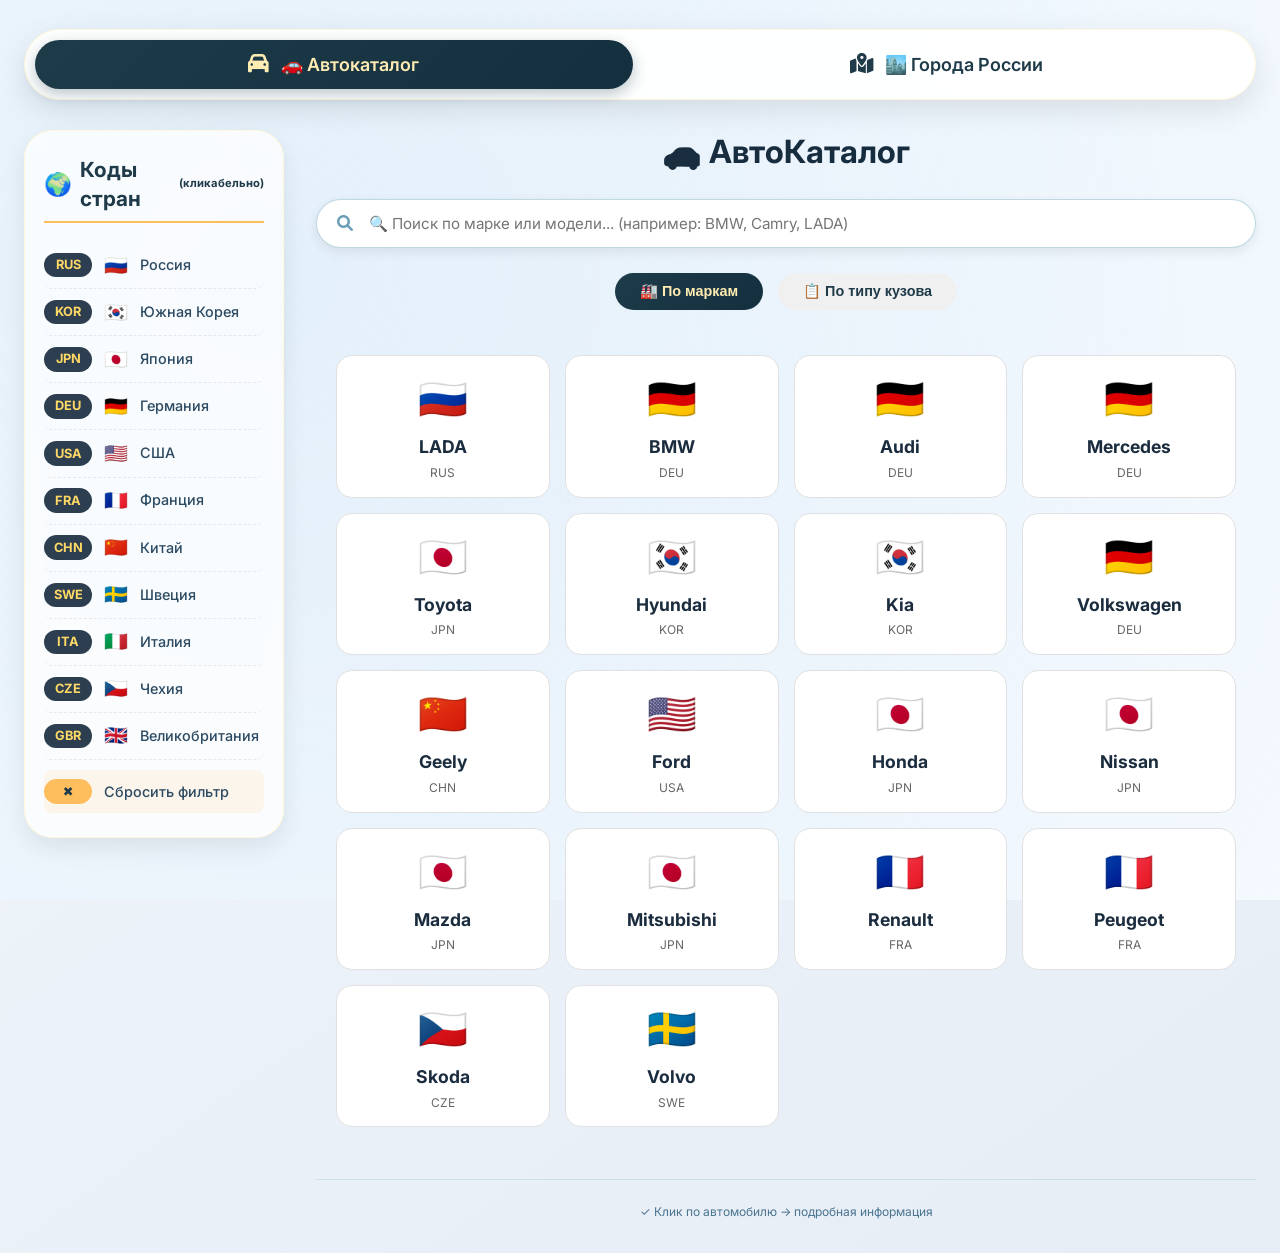
==== commit 76214553: "Update catalog.html" ====
--- a/catalog.html
+++ b/catalog.html
@@ -607,7 +607,7 @@
                 <div class="container">
                     <div class="hero">
                         <h1>🚗 АвтоКаталог</h1>
-                        <p>@cari_caro</p>
+                        
                     </div>
 
                     <div class="search-auto-section">
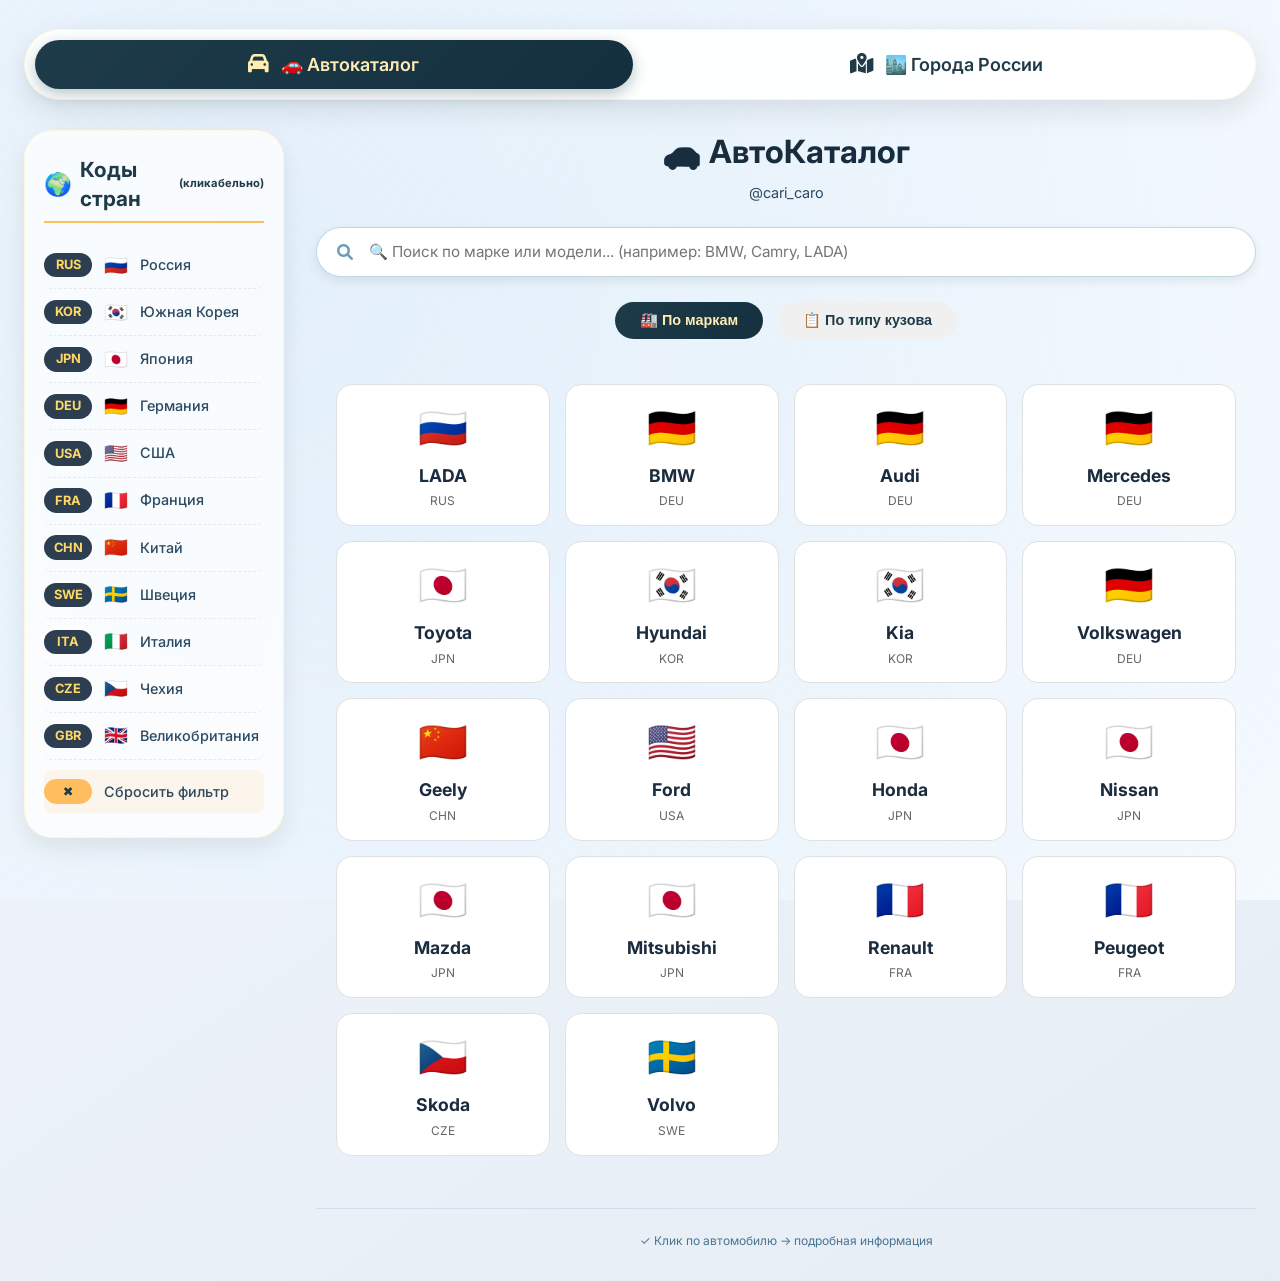
==== commit 3172b4fd: "Add files via upload" ====
--- a/catalog.html
+++ b/catalog.html
@@ -607,7 +607,7 @@
                 <div class="container">
                     <div class="hero">
                         <h1>🚗 АвтоКаталог</h1>
-                        
+                        <p>@cari_caro</p>
                     </div>
 
                     <div class="search-auto-section">
